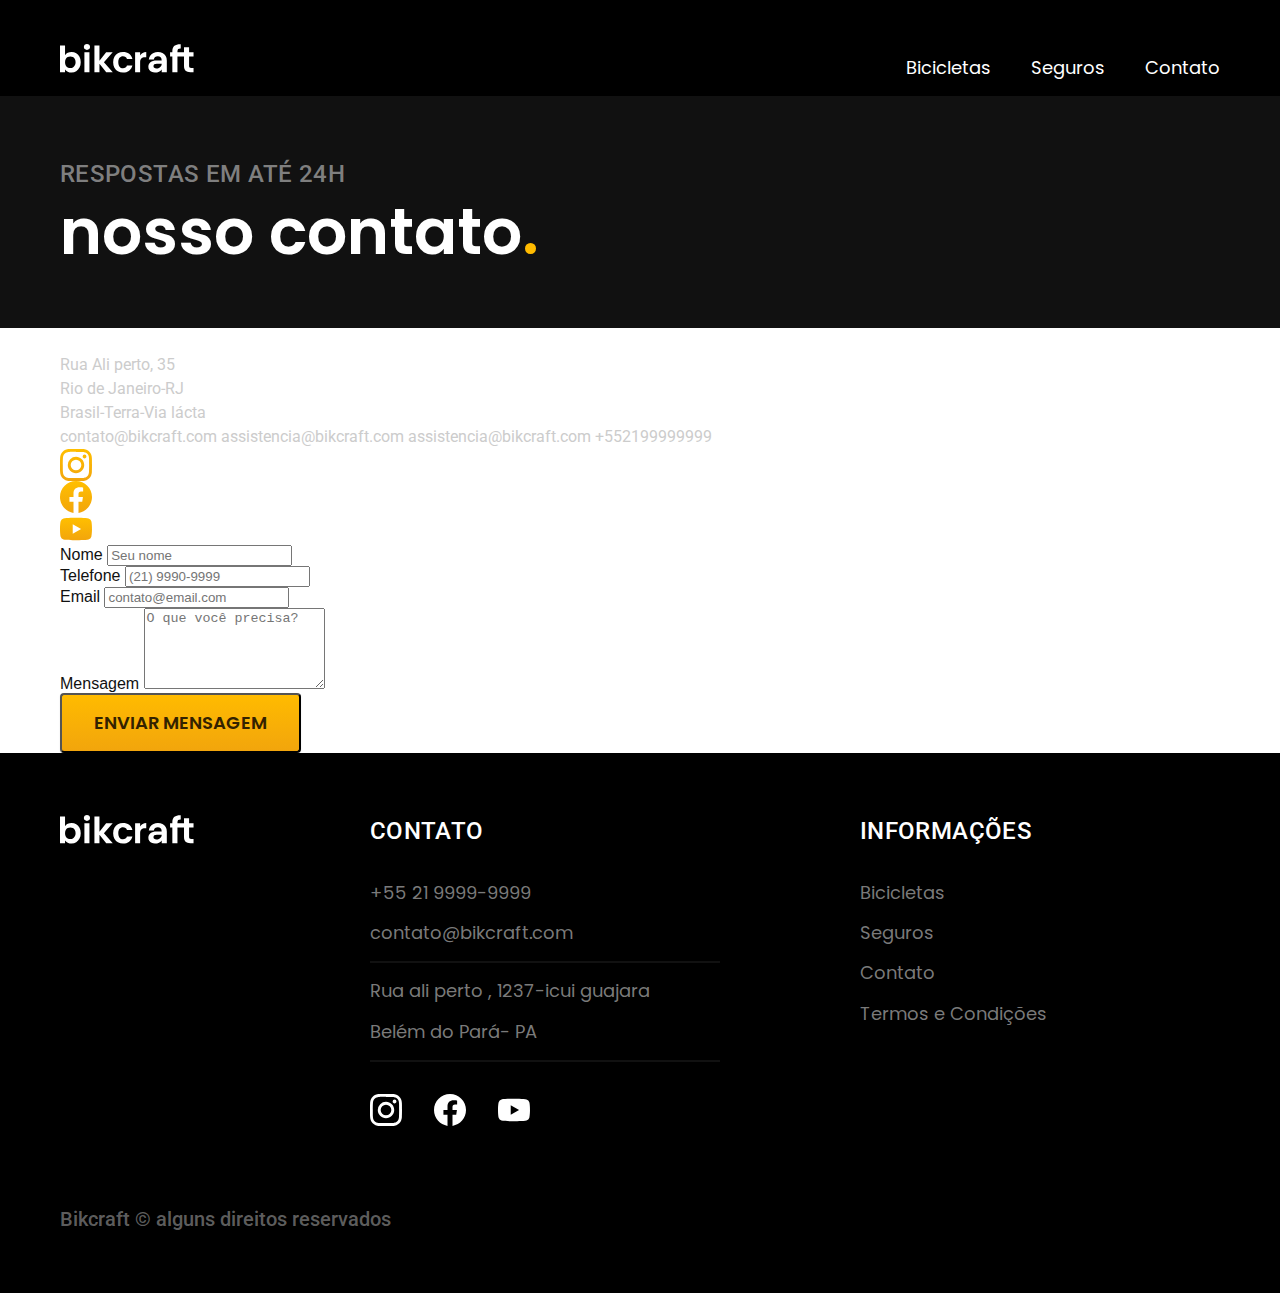
==== contato.html @ 05feeb2d "uptade page de contato" ====
<!DOCTYPE html>
<html lang="pt-br">
<head>
    <meta charset="UTF-8">
    <meta http-equiv="X-UA-Compatible" content="IE=edge">
    <meta name="viewport" content="width=device-width, initial-scale=1.0">
    <link rel="stylesheet" href="./css/style.css">
    <link rel="preconnect" href="https://fonts.googleapis.com">
    <link rel="preconnect" href="https://fonts.gstatic.com" crossorigin>
    <link rel="preconnect" href="https://fonts.googleapis.com">
    <link rel="preconnect" href="https://fonts.gstatic.com" crossorigin>
    <link href="https://fonts.googleapis.com/css2?family=Merriweather:ital,wght@1,900&family=Poppins:wght@400;600&family=Public+Sans:ital,wght@0,400;0,800;1,300&family=Roboto:wght@400;500&display=swap" rel="stylesheet">
    <title>Contato | Bikcraft</title>
    <meta name="description" content="Termos e descrições"> 
</head>
<body id="contato">
    <header class="header-bg">
        <div class="header container">
            <a href="./"> <img src="img/bikcraft.svg" alt="bikcraft"></a>
            
            <nav class="header" aria-label="primaria">
               
    
                <ul class="header-menu font-1-m cor-0">
                    <li> <a href="./bicicletas.html"> Bicicletas </a> </li>
                    <li><a href="./seguros.html"> Seguros </a> </li>
                    <li><a href="./contato.html"> Contato</a>  </li>
    
                </ul>
            </nav>
        </div>
    </header>

    <main>
        <div class="titulo-bg">
            <div class="titulo container">
                <p class="font-2-l-b cor-5">Respostas em até 24h</p>
                <h1 class="font-1-xxl cor-0">nosso contato<span class="cor-p1">.</span></h1>
            </div>
        </div>
        <div class="contato container">
            <section class="contato-dados" aria-label="endereço">
                <h2 class="font-1-m cor-0">loja Online</h2>
                <div class="contato-endereco font-2-s cor-4">
                    <p>Rua Ali perto, 35</p>
                    <p>Rio de Janeiro-RJ</p>
                    <p>Brasil-Terra-Via lácta</p>


                </div>

                <address class="contato-meios font-2-s cor-4">
                    <a href="mailto:contato@bikcraft.com">contato@bikcraft.com</a>
                    <a href="mailto:assistencia@bikcraft.com">assistencia@bikcraft.com</a>
                    <a href="mailto:assistencia@bikcraft.com">assistencia@bikcraft.com</a>
                    <a href="tel:+552199999999">+552199999999</a>

                </address>
                <div class="contato-redes">
                    <a href="./">
                        <img src="./img/redes/instagram-p.svg" alt="instagram">
                    </a>
                    <a href="./">
                        <img src="./img/redes/facebook-p.svg" alt="Facebook">
                    </a>
                    <a href="./">
                        <img src="./img/redes/youtube-p.svg" alt="Youtube">
                    </a>

                </div>
            </section>
            <section class="contato-formulario" aria-label="formulario">
                <form class="form" action="./contato.html">
                    <div>
                        <label for="nome">Nome</label>
                        <input type="text" id="nome" name="nome" placeholder="Seu nome">    
                    </div>
                    <div>
                        <label for="telefone">Telefone</label>
                        <input type="text" id="telefone" name="telefone" placeholder="(21) 9990-9999">    
                    </div>
                    <div>
                        <label for="email">Email</label>
                        <input type="email" id="email" name="email" placeholder="contato@email.com">    
                    </div>
                    <div>
                        <label for="mensagem">Mensagem</label>
                        <textarea rows="5" id="mensagem" name="mensagem" placeholder="O que você precisa?" ></textarea>
                    </div>
                    <button class="botao">Enviar Mensagem</button>
                    
                </form>

            </section>

        </div>

      
    </main>



    <footer class="footer-bg">
        <div class="footer container">
            <img src="./img/bikcraft.svg" alt="bikcraft">
            <div class="footer-contato">
                <h3 class="font-2-l-b cor-0">Contato</h3>
                <ul class="font-1-m cor-5">
                    <li><a href="tel:+552199999999"></a>+55 21 9999-9999</li>
                    <li><a href="mailto:contato@bikcraft.com"></a>contato@bikcraft.com</li>
                    <li>Rua ali perto , 1237-icui guajara</li>
                    <li>Belém do Pará- PA</li>
                </ul>
                <div class="footer-redes">
                    <a href="./">
                        <img src="./img/redes/instagram.svg" alt="instagram">
                    </a>
                    <a href="./">
                        <img src="./img/redes/facebook.svg" alt="Facebook">
                    </a>
                    <a href="./">
                        <img src="./img/redes/youtube.svg" alt="Youtube">
                    </a>

                </div>


            </div>
            <div class="footer-informacoes">
                <h3 class="font-2-l-b cor-0">Informações</h3>
                <nav>
                    <ul class="font-1-m cor-5">
                        <li> <a href="./bicicletas.html"> Bicicletas </a> </li>
                        <li><a href="./seguros.html"> Seguros </a> </li>
                        <li><a href="./contato.html"> Contato</a>  </li>
                        <li><a href="./termos.html"> Termos e Condições</a>  </li>

                    </ul>
                </nav>

            </div>
            <p class="footer-copy font-2-m cor-6">Bikcraft © alguns direitos reservados</p>
        </div>

    </footer>
    

    
</body>
</html>
---- css/style.css ----
@import './global/global.css';
@import './utilidades/tipografia.css';
@import './utilidades/cores.css';
@import './global/header.css';
@import './global/footer.css';


/*Utilidades*/
@import './utilidades/componentes.css';
@import './utilidades/formulario.css';




/*home */
@import './home/introducao.css';
@import './home/tecnologia.css';
@import './home/parceiros.css';
@import './home/depoimento.css';





/*Bicicletas*/
@import './bicicletas/bicicletas-lista.css';
@import './bicicletas/bicicletas.css';

/*Bicicleta*/
@import './bicicleta/bicicleta.css';
@import './bicicleta/seguro.css';





/*seguros*/
@import './seguros/seguros.css';
@import './seguros/vantagens.css';
@import './seguros/perguntas.css';

/*contato*/
@import './contato/contato.css';
@import './contato/lojas.css';


/*termos*/
@import './termos/termos.css';
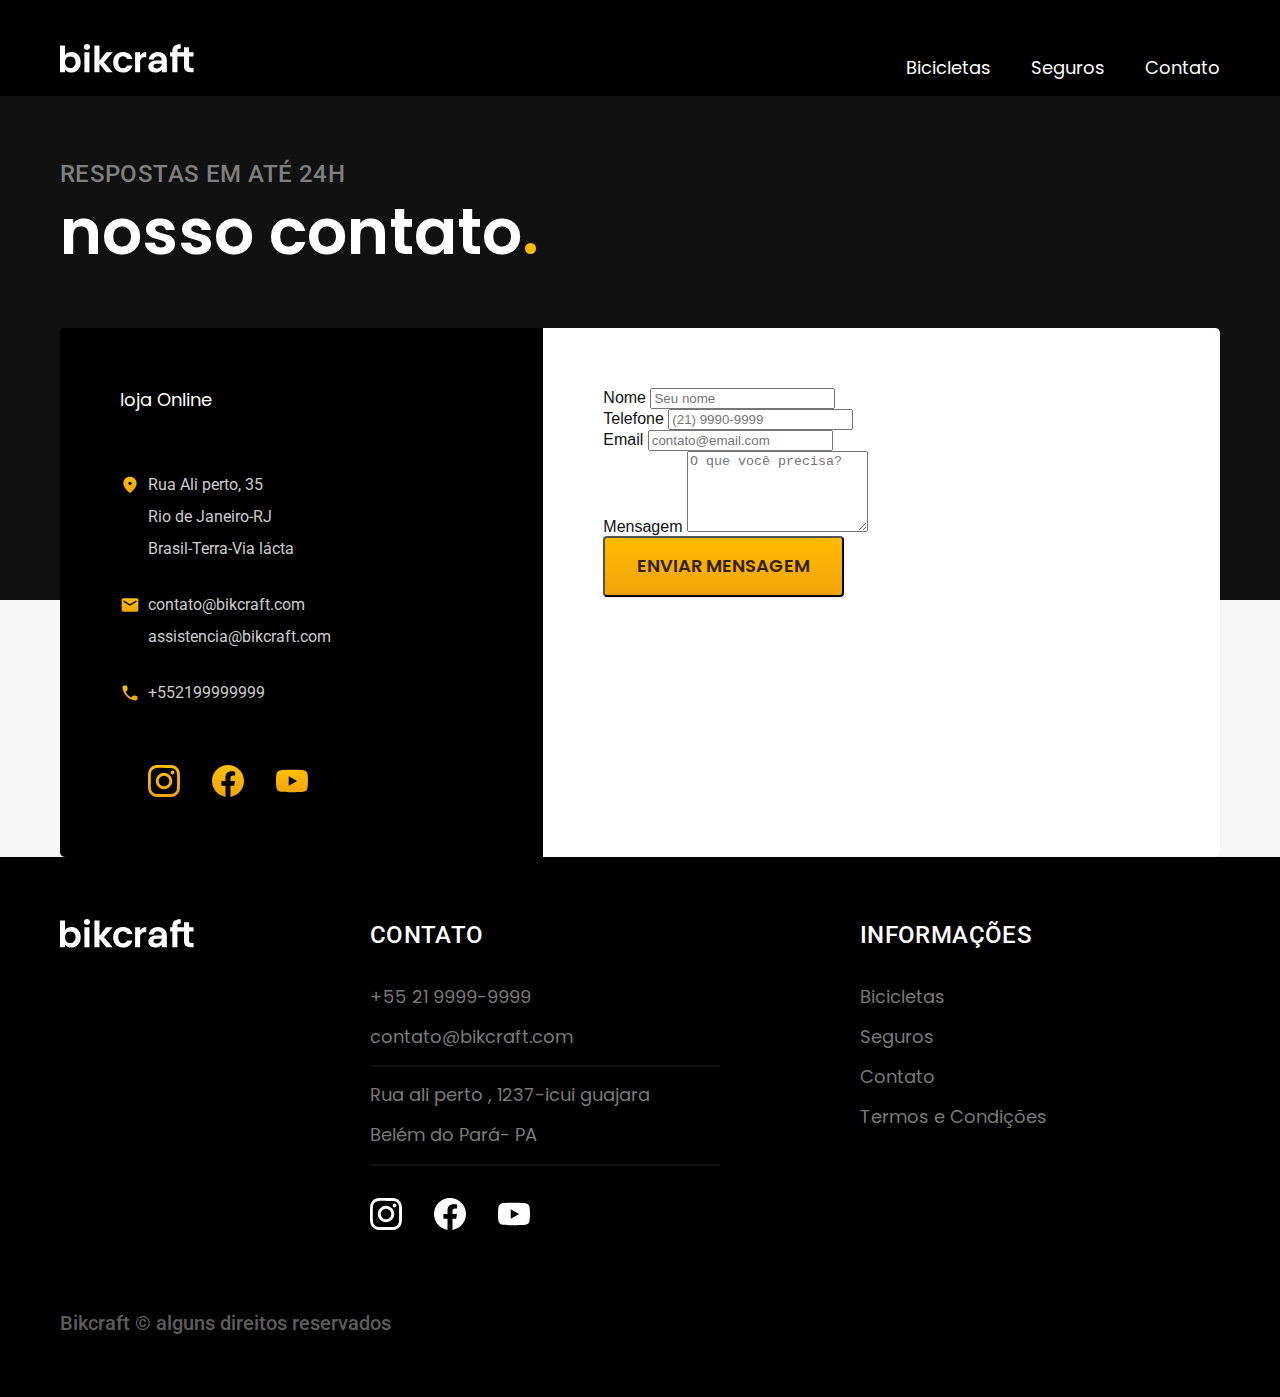
==== commit cb9e4309: "update pagina de contato" ====
--- a/contato.html
+++ b/contato.html
@@ -52,7 +52,7 @@
                 <address class="contato-meios font-2-s cor-4">
                     <a href="mailto:contato@bikcraft.com">contato@bikcraft.com</a>
                     <a href="mailto:assistencia@bikcraft.com">assistencia@bikcraft.com</a>
-                    <a href="mailto:assistencia@bikcraft.com">assistencia@bikcraft.com</a>
+                    
                     <a href="tel:+552199999999">+552199999999</a>
 
                 </address>
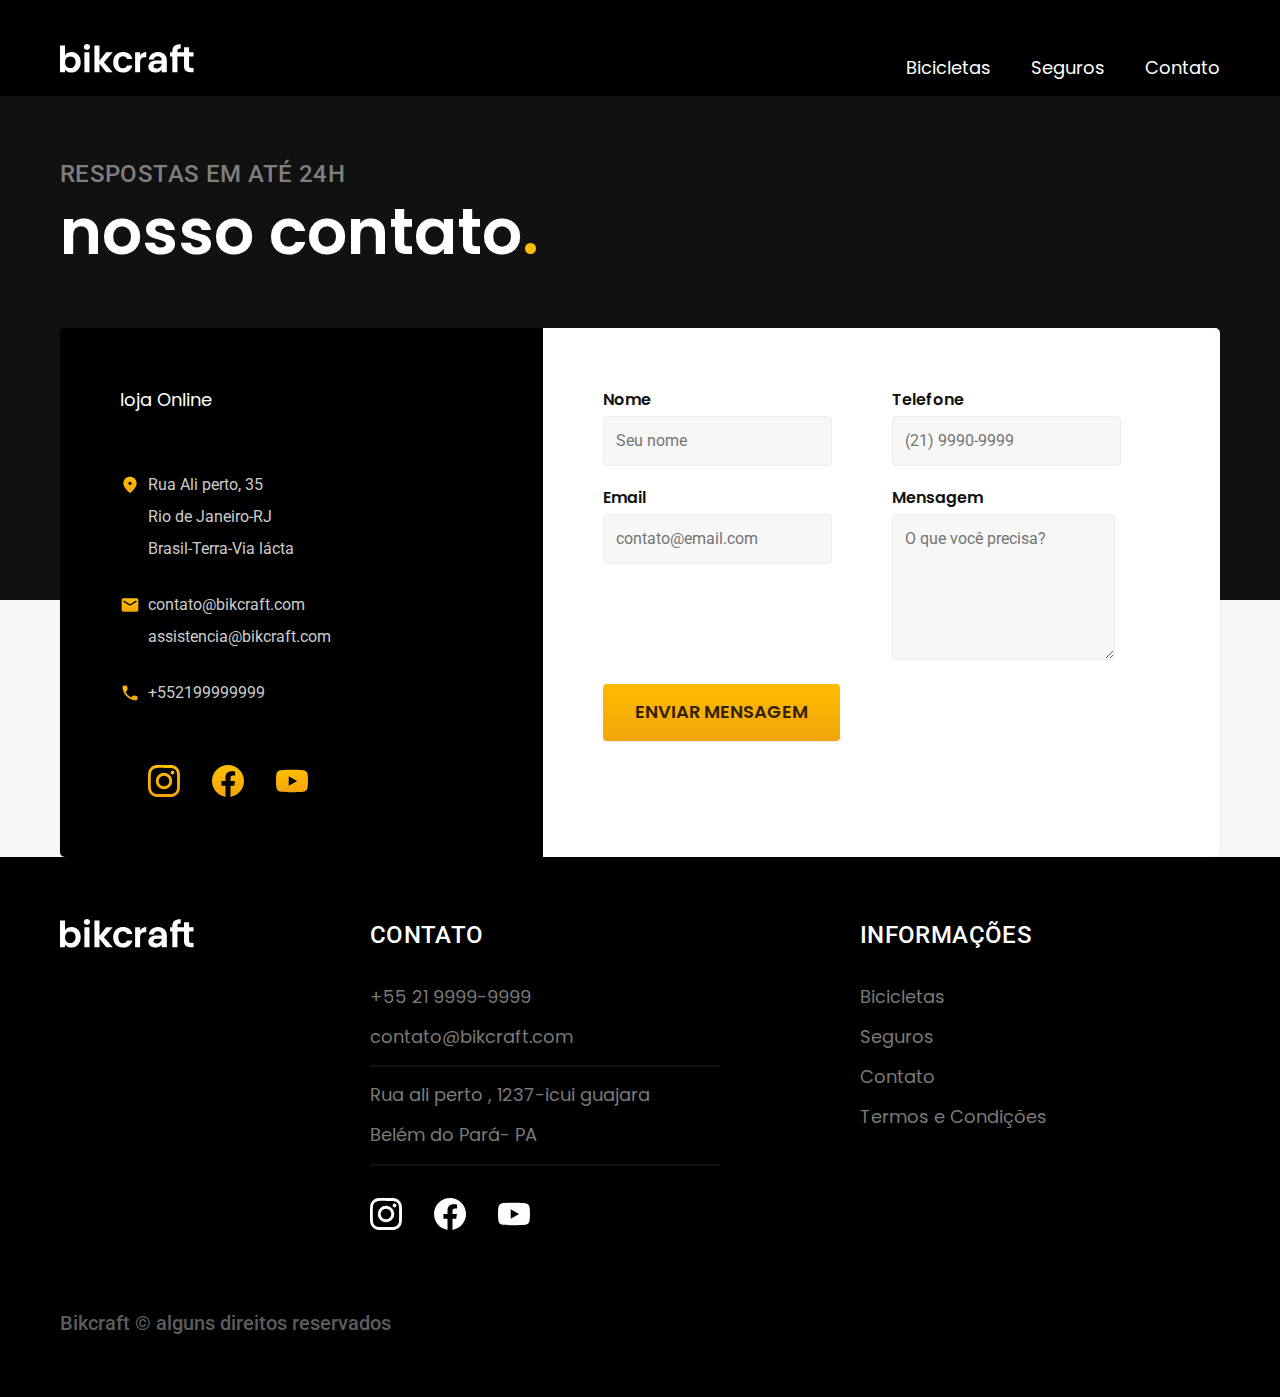
==== commit 7df81470: "uptade formulario" ====
--- a/contato.html
+++ b/contato.html
@@ -79,15 +79,15 @@
                         <label for="telefone">Telefone</label>
                         <input type="text" id="telefone" name="telefone" placeholder="(21) 9990-9999">    
                     </div>
-                    <div>
+                    <div class="col-2">
                         <label for="email">Email</label>
                         <input type="email" id="email" name="email" placeholder="contato@email.com">    
                     </div>
-                    <div>
+                    <div class="col-2">
                         <label for="mensagem">Mensagem</label>
                         <textarea rows="5" id="mensagem" name="mensagem" placeholder="O que você precisa?" ></textarea>
                     </div>
-                    <button class="botao">Enviar Mensagem</button>
+                    <button class="botao col-2">Enviar Mensagem</button>
                     
                 </form>
 
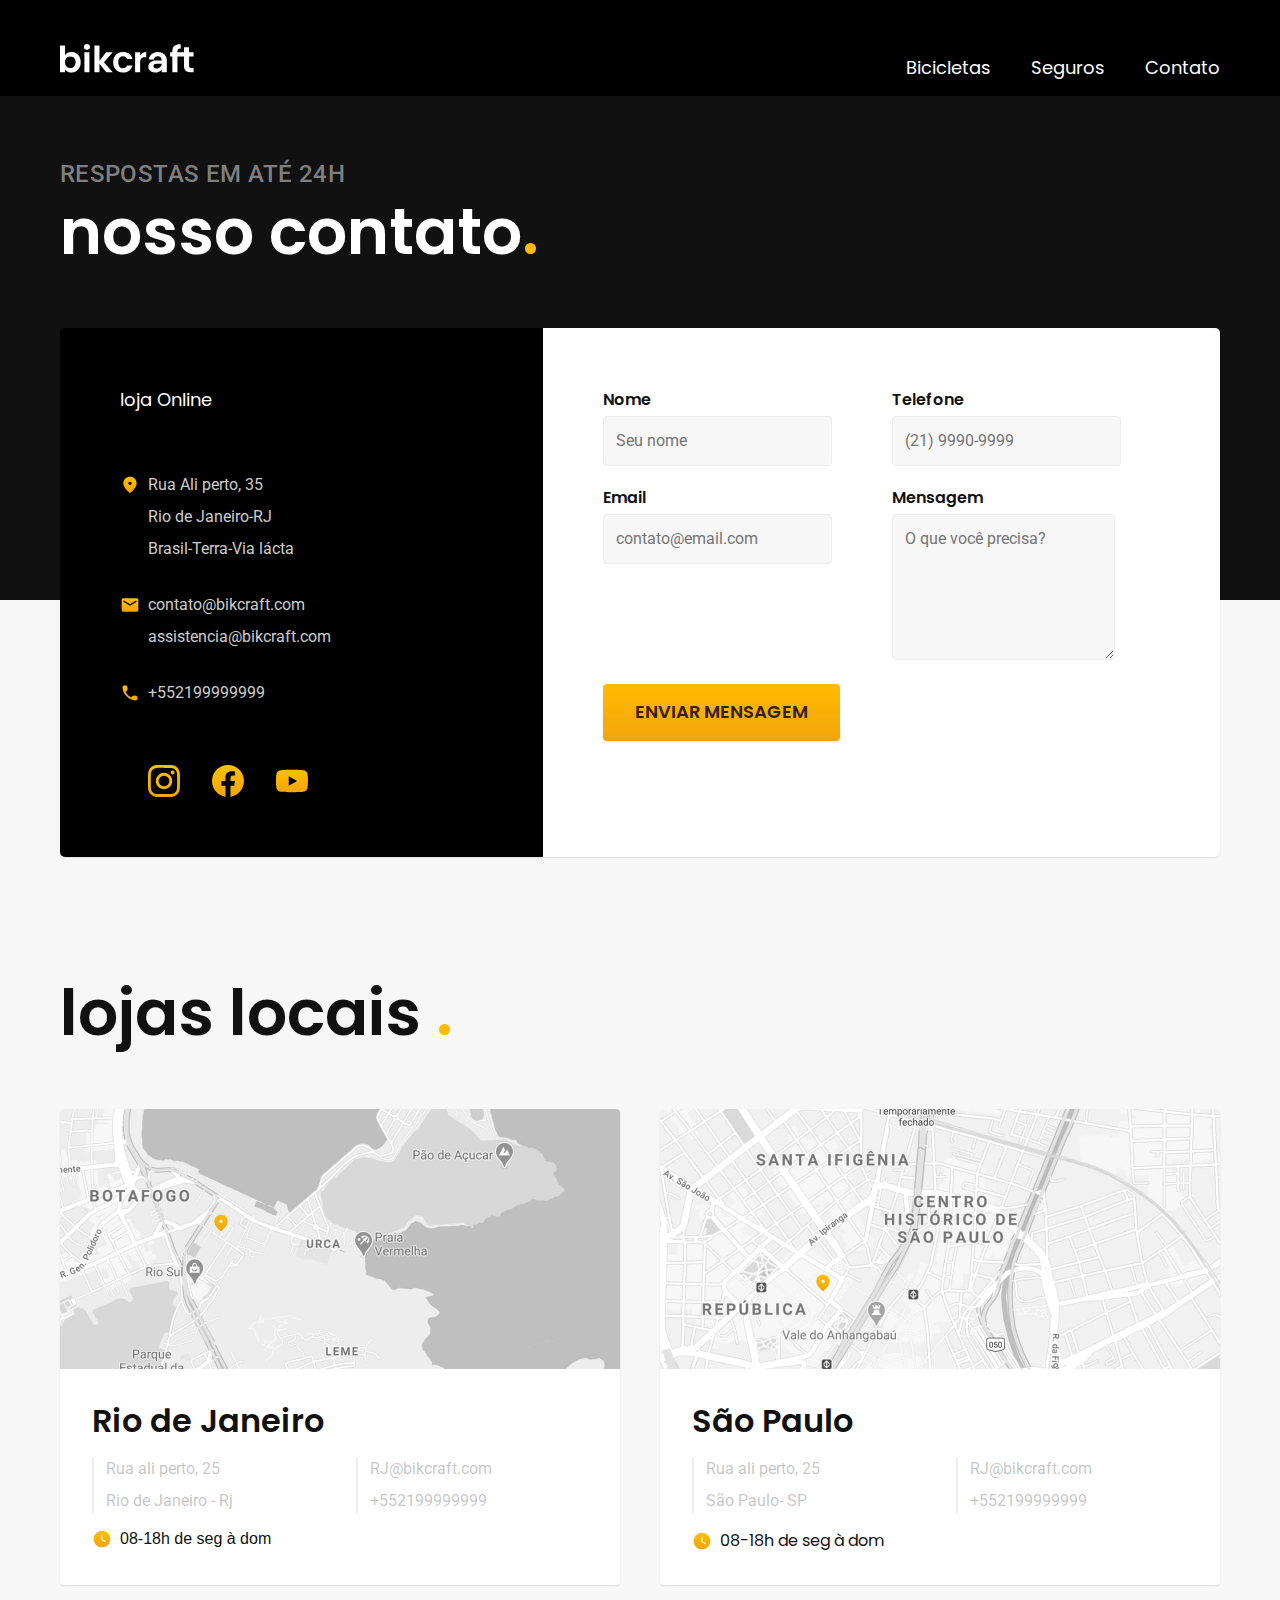
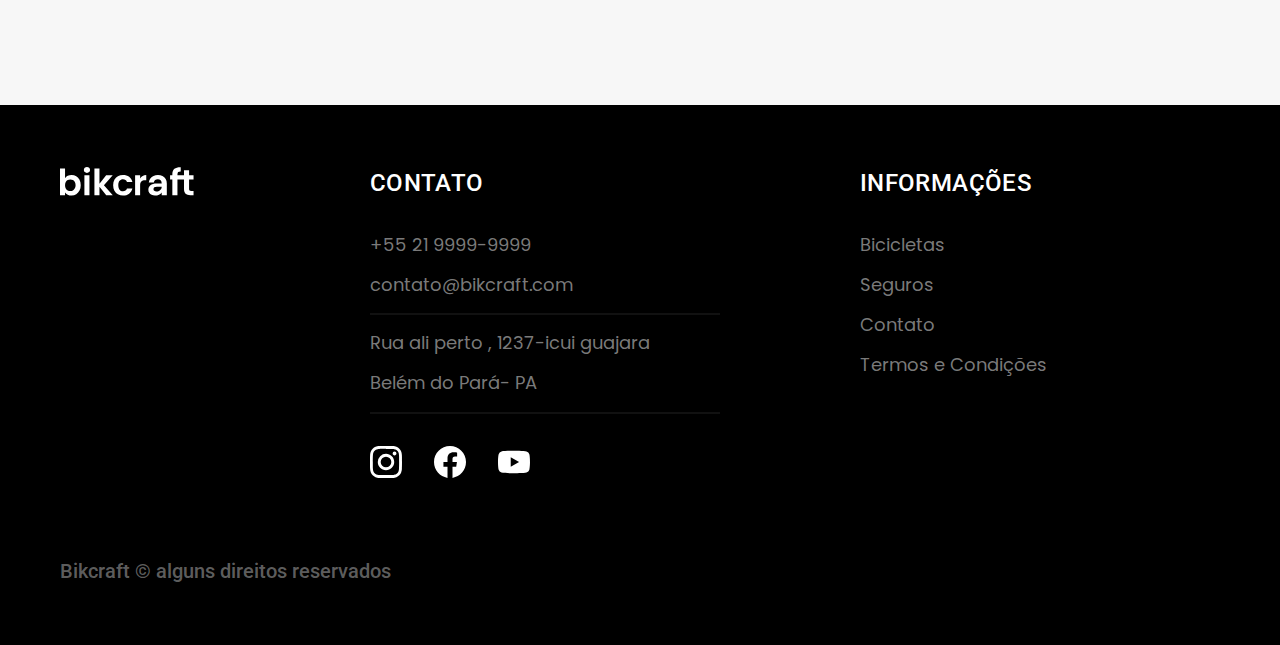
==== commit 9db22b2a: "uptade: page contatos pronta" ====
--- a/contato.html
+++ b/contato.html
@@ -52,7 +52,6 @@
                 <address class="contato-meios font-2-s cor-4">
                     <a href="mailto:contato@bikcraft.com">contato@bikcraft.com</a>
                     <a href="mailto:assistencia@bikcraft.com">assistencia@bikcraft.com</a>
-                    
                     <a href="tel:+552199999999">+552199999999</a>
 
                 </address>
@@ -94,6 +93,46 @@
             </section>
 
         </div>
+
+        <article class="lojas container">
+            <h2 class="font-1-xxl">lojas locais <span class="cor-p1">.</span> </h2>
+            <div class="lojas-item">
+                <img src="./img/lojas/rj.jpg" alt="Mapa marcando o endereço em rua ali perto, 25 - Rio de Janeiro-RJ">
+                <div class="lojas-conteudo">
+                    <h3 class="font-1-xl">Rio de Janeiro</h3>
+                    <div class="lojas-dados font-2-s cor-8">
+                        <p>Rua ali perto, 25</p>
+                        <p>Rio de Janeiro - Rj</p>
+                    
+                    </div>
+                    <div class="lojas-dados font-2-s cor-8">
+                      <a href="mailto:RJ@bikcraft.com">RJ@bikcraft.com</a>
+                        <a href="tel:+552199999999">+552199999999</a>
+                    </div>
+                    <p class="lojas-tempo"> <img src="./img/icones/horario.svg" alt=""> 08-18h de seg à dom</p>
+                </div>
+               
+            </div> 
+            <div class="lojas-item">
+                <img src="./img/lojas/sp.jpg" alt="Mapa marcando o endereço em rua ali perto, 25 - São Paulo -SP">
+                <div class="lojas-conteudo">
+                    <h3 class="font-1-xl">São Paulo</h3>
+                    <div class="lojas-dados font-2-s cor-8">
+                        <p>Rua ali perto, 25</p>
+                        <p>São Paulo- SP</p>
+                    
+                    </div>
+                    <div class="lojas-dados font-2-s cor-8">
+                      <a href="mailto:RJ@bikcraft.com">RJ@bikcraft.com</a>
+                        <a href="tel:+552199999999">+552199999999</a>
+                    </div>
+                    <p class="lojas-tempo font-1-s"> <img src="./img/icones/horario.svg" alt=""> 08-18h de seg à dom</p>
+                </div>
+               
+            </div>         
+
+             
+        </article>
 
       
     </main>
